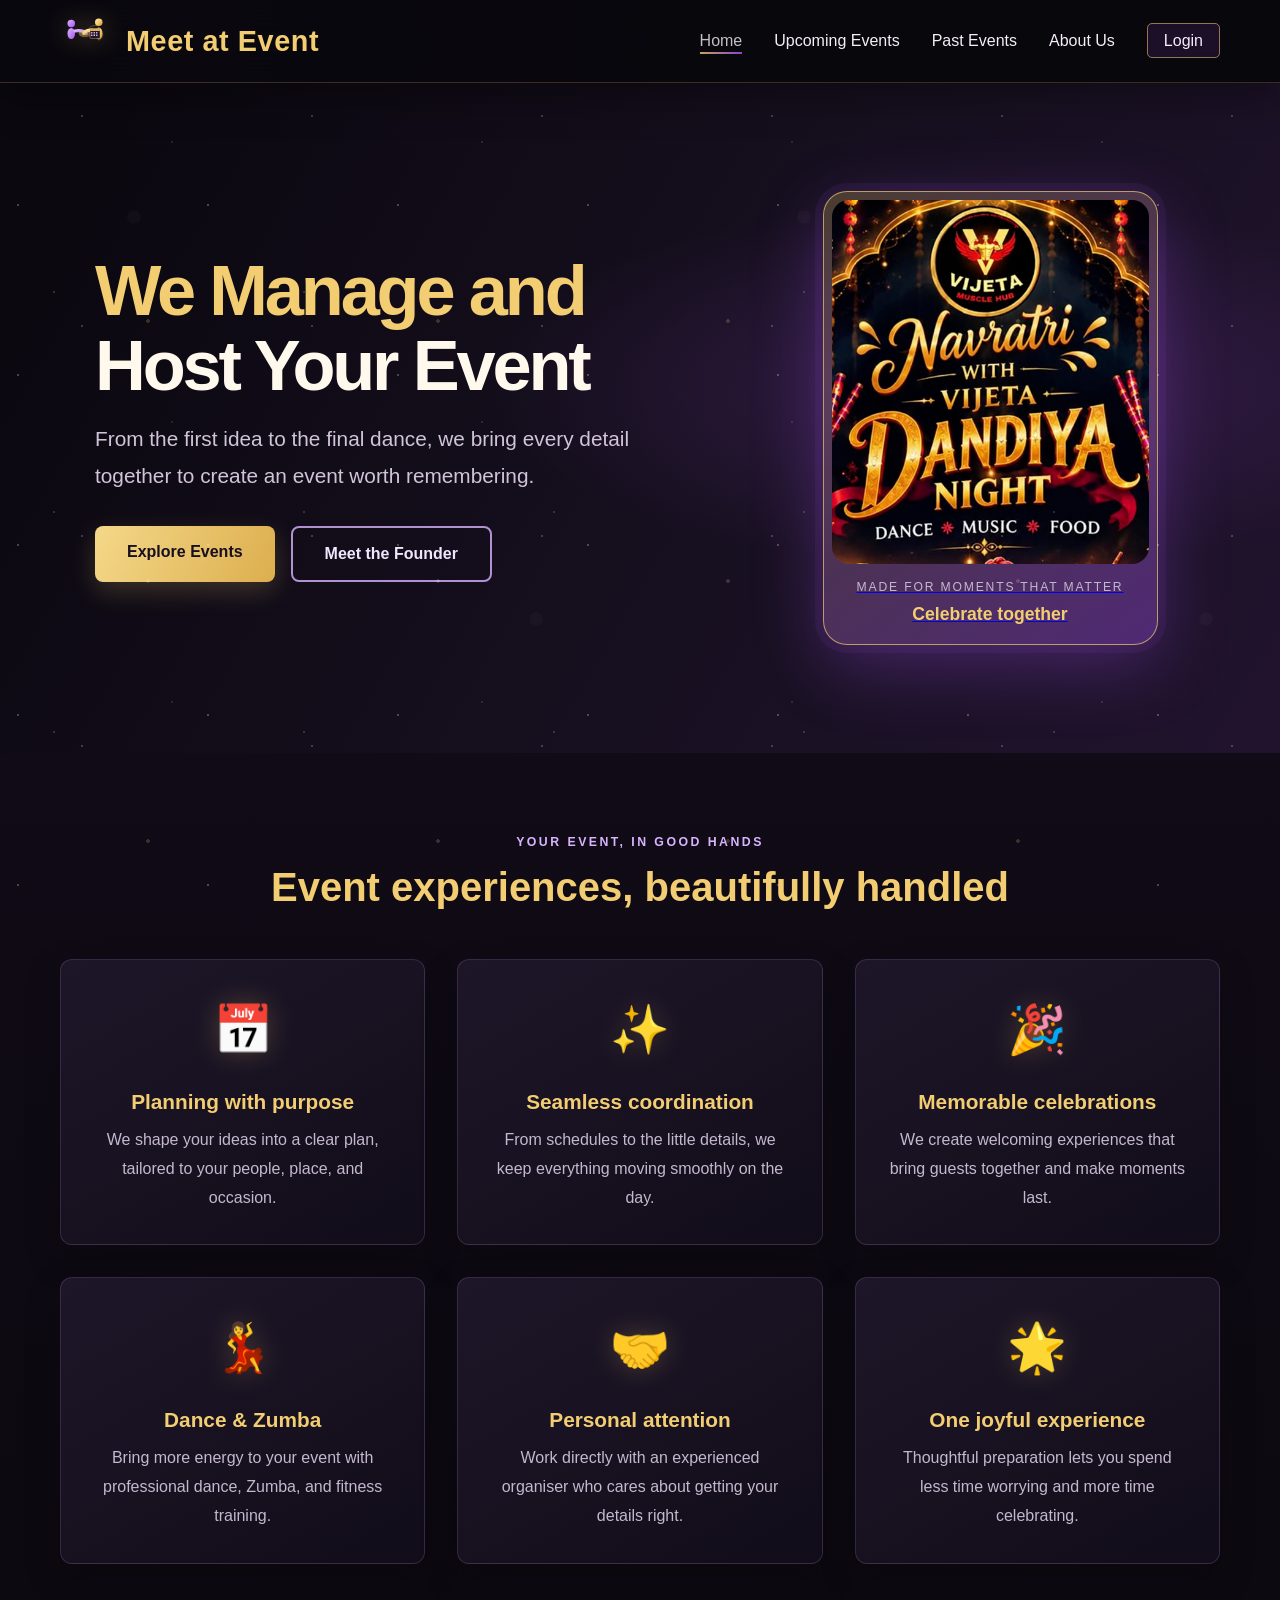
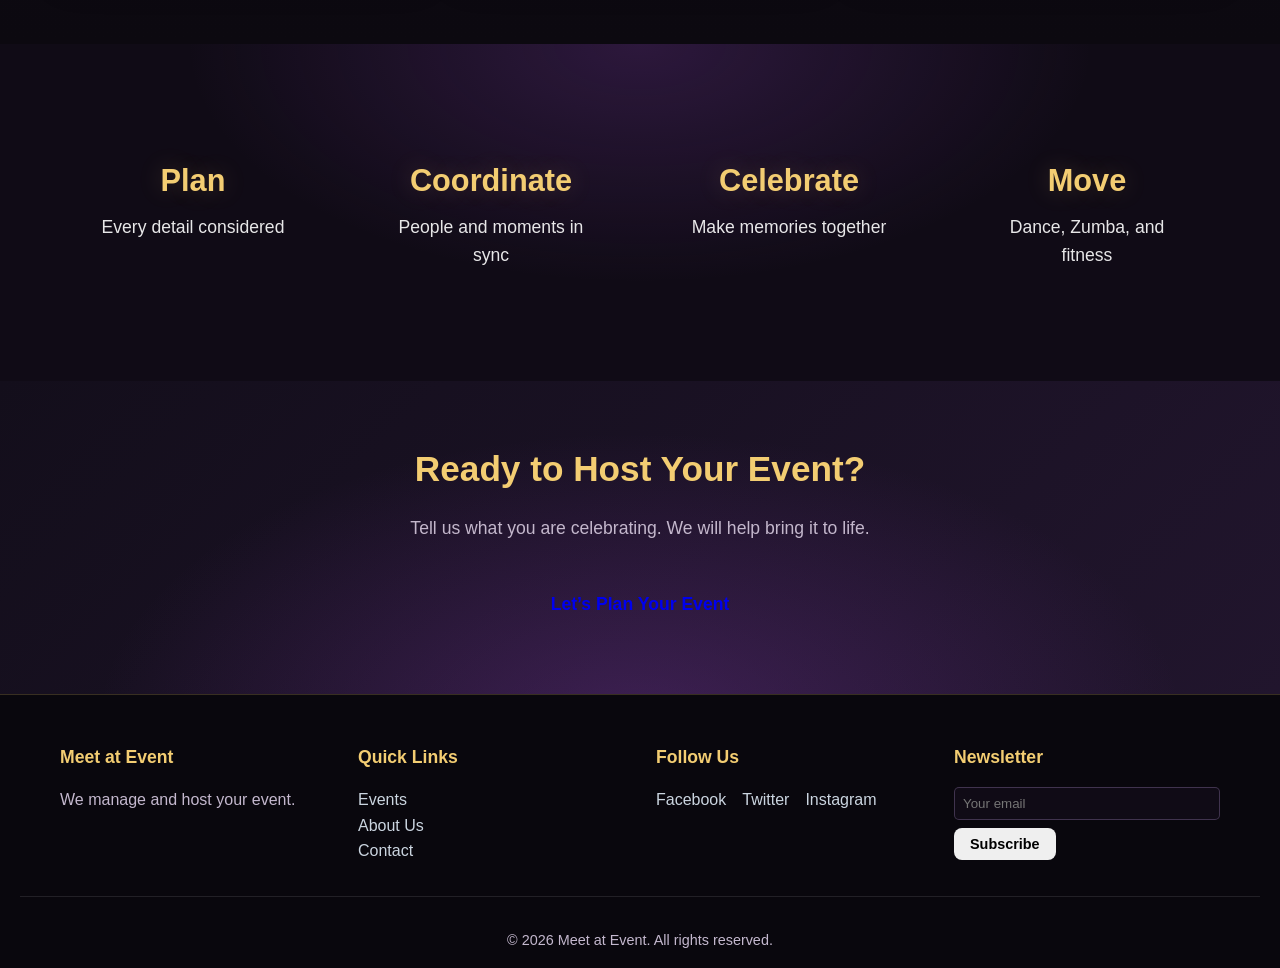
==== index.html @ 13ac1657 "start" ====
<!DOCTYPE html>
<html lang="en">
<head>
    <meta charset="UTF-8">
    <meta name="viewport" content="width=device-width, initial-scale=1.0">
    <meta name="description" content="Meet at Event manages and hosts memorable events, dance experiences, and celebrations with thoughtful planning and personal coordination.">
    <title>Meet at Event | We Manage and Host Your Event</title>
    <link rel="icon" type="image/svg+xml" href="images/favicon.svg">
    <link rel="stylesheet" href="css/styles.css">
    <link rel="stylesheet" href="css/responsive.css">
</head>
<body>
    <!-- Navigation Bar -->
    <nav class="navbar">
        <div class="container">
            <div class="nav-brand">
                <img src="images/logo.svg" alt="Meet at Event Logo" class="logo">
                <h1>Meet at Event</h1>
            </div>
            <ul class="nav-links">
                <li><a href="index.html" class="active">Home</a></li>
                <li><a href="pages/upcomingEvents.html">Upcoming Events</a></li>
                <li><a href="pages/pastEvents.html">Past Events</a></li>
                <li><a href="pages/aboutus.html">About Us</a></li>
                <li><a href="pages/login.html" class="btn-login">Login</a></li>
            </ul>
            <div class="hamburger">
                <span></span>
                <span></span>
                <span></span>
            </div>
        </div>
    </nav>

    <!-- Hero Section -->
    <section class="hero">
        <div class="hero-content">
            <h2 class="hero-title">We Manage and Host Your Event</h2>
            <p class="hero-subtitle">From the first idea to the final dance, we bring every detail together to create an event worth remembering.</p>
            <div class="hero-buttons">
                <a href="pages/upcomingEvents.html" class="btn btn-primary">Explore Events</a>
                <a href="pages/aboutus.html#founder" class="btn btn-secondary">Meet the Founder</a>
            </div>
        </div>
        <div class="hero-animation">
            <a class="hero-art" href="pages/upcomingEvents.html" aria-label="See our upcoming Dandiya night">
                <img src="images/Dandiya2026.png" alt="Navratri with Vijeta Dandiya Night event poster">
                <span class="hero-art-caption"><span>Made for moments that matter</span><strong>Celebrate together</strong></span>
            </a>
        </div>
    </section>

    <!-- Features Section -->
    <section id="features" class="features">
        <div class="container">
            <p class="section-eyebrow">YOUR EVENT, IN GOOD HANDS</p>
            <h2 class="section-title">Event experiences, beautifully handled</h2>
            <div class="features-grid">
                <div class="feature-card" style="animation-delay: 0.1s">
                    <div class="feature-icon">📅</div>
                    <h3>Planning with purpose</h3>
                    <p>We shape your ideas into a clear plan, tailored to your people, place, and occasion.</p>
                </div>
                <div class="feature-card" style="animation-delay: 0.2s">
                    <div class="feature-icon">✨</div>
                    <h3>Seamless coordination</h3>
                    <p>From schedules to the little details, we keep everything moving smoothly on the day.</p>
                </div>
                <div class="feature-card" style="animation-delay: 0.3s">
                    <div class="feature-icon">🎉</div>
                    <h3>Memorable celebrations</h3>
                    <p>We create welcoming experiences that bring guests together and make moments last.</p>
                </div>
                <div class="feature-card" style="animation-delay: 0.4s">
                    <div class="feature-icon">💃</div>
                    <h3>Dance &amp; Zumba</h3>
                    <p>Bring more energy to your event with professional dance, Zumba, and fitness training.</p>
                </div>
                <div class="feature-card" style="animation-delay: 0.5s">
                    <div class="feature-icon">🤝</div>
                    <h3>Personal attention</h3>
                    <p>Work directly with an experienced organiser who cares about getting your details right.</p>
                </div>
                <div class="feature-card" style="animation-delay: 0.6s">
                    <div class="feature-icon">🌟</div>
                    <h3>One joyful experience</h3>
                    <p>Thoughtful preparation lets you spend less time worrying and more time celebrating.</p>
                </div>
            </div>
        </div>
    </section>

    <!-- Stats Section -->
    <section class="stats">
        <div class="container">
            <div class="stat-box">
                <h3 class="stat-number">Plan</h3>
                <p>Every detail considered</p>
            </div>
            <div class="stat-box">
                <h3 class="stat-number">Coordinate</h3>
                <p>People and moments in sync</p>
            </div>
            <div class="stat-box">
                <h3 class="stat-number">Celebrate</h3>
                <p>Make memories together</p>
            </div>
            <div class="stat-box">
                <h3 class="stat-number">Move</h3>
                <p>Dance, Zumba, and fitness</p>
            </div>
        </div>
    </section>

    <!-- CTA Section -->
    <section class="cta">
        <div class="container">
            <h2>Ready to Host Your Event?</h2>
            <p>Tell us what you are celebrating. We will help bring it to life.</p>
            <a href="pages/aboutus.html#contact" class="btn btn-large">Let’s Plan Your Event</a>
        </div>
    </section>

    <!-- Footer -->
    <footer class="footer">
        <div class="container footer-content">
            <div class="footer-section">
                <h4>Meet at Event</h4>
                <p>We manage and host your event.</p>
            </div>
            <div class="footer-section">
                <h4>Quick Links</h4>
                <ul>
                    <li><a href="pages/upcomingEvents.html">Events</a></li>
                    <li><a href="pages/aboutus.html">About Us</a></li>
                    <li><a href="pages/aboutus.html#contact">Contact</a></li>
                </ul>
            </div>
            <div class="footer-section">
                <h4>Follow Us</h4>
                <div class="social-links">
                    <a href="#">Facebook</a>
                    <a href="#">Twitter</a>
                    <a href="#">Instagram</a>
                </div>
            </div>
            <div class="footer-section">
                <h4>Newsletter</h4>
                <input type="email" placeholder="Your email" class="email-input">
                <button class="btn btn-small">Subscribe</button>
            </div>
        </div>
        <div class="footer-bottom">
            <p>&copy; 2026 Meet at Event. All rights reserved.</p>
        </div>
    </footer>

    <script src="js/script.js"></script>
</body>
</html>
---- css/styles.css ----
/* Global Styles */
* {
    margin: 0;
    padding: 0;
    box-sizing: border-box;
}

:root {
    --primary-color: #d4af37;
    --secondary-color: #f4e4c1;
    --accent-color: #b8860b;
    --dark-bg: #0a0a0a;
    --dark-bg-secondary: #1a1a1a;
    --dark-card-bg: #2d2d2d;
    --light-bg: #1f1f1f;
    --text-dark: #e0e0e0;
    --text-light: #b0b0b0;
    --border-color: #3a3a3a;
    --shadow: 0 10px 30px rgba(0, 0, 0, 0.5);
    --shadow-lg: 0 20px 50px rgba(0, 0, 0, 0.7);
}

body {
    font-family: 'Segoe UI', Tahoma, Geneva, Verdana, sans-serif;
    line-height: 1.6;
    color: var(--text-dark);
    background-color: var(--dark-bg);
}

.container {
    max-width: 1200px;
    margin: 0 auto;
    padding: 0 20px;
}

/* Navigation Bar */
.navbar {
    background: linear-gradient(135deg, #1a1a1a, #2d2d2d);
    color: white;
    padding: 1rem 0;
    position: sticky;
    top: 0;
    z-index: 1000;
    box-shadow: var(--shadow);
    border-bottom: 1px solid var(--border-color);
}

.navbar .container {
    display: flex;
    justify-content: space-between;
    align-items: center;
}

.nav-brand {
    display: flex;
    align-items: center;
    gap: 0.5rem;
}

.nav-brand h1 {
    font-size: 1.8rem;
    font-weight: bold;
}

.logo {
    height: 50px;
    width: 50px;
    margin-right: 0.5rem;
    display: inline-block;
    animation: logoFloat 6s ease-in-out infinite;
}

.nav-links {
    display: flex;
    list-style: none;
    gap: 2rem;
    align-items: center;
}

.nav-links a {
    color: white;
    text-decoration: none;
    font-weight: 500;
    transition: all 0.3s ease;
    position: relative;
}

.nav-links a:hover,
.nav-links a.active {
    opacity: 0.8;
    transform: translateY(-2px);
}

.nav-links a::after {
    content: '';
    position: absolute;
    bottom: -5px;
    left: 0;
    width: 0;
    height: 2px;
    background: white;
    transition: width 0.3s ease;
}

.nav-links a:hover::after,
.nav-links a.active::after {
    width: 100%;
}

.btn-login {
    background: rgba(255, 255, 255, 0.2);
    padding: 0.5rem 1rem;
    border-radius: 5px;
    border: 1px solid white;
    transition: all 0.3s ease;
}

.btn-login:hover {
    background: white;
    color: var(--primary-color);
}

.hamburger {
    display: none;
    flex-direction: column;
    cursor: pointer;
}

.hamburger span {
    width: 25px;
    height: 3px;
    background: white;
    margin: 5px 0;
    transition: all 0.3s ease;
}

/* Hero Section */
.hero {
    background: linear-gradient(135deg, #1a1a1a, #2d2d2d);
    color: white;
    padding: 100px 20px;
    text-align: center;
    position: relative;
    overflow: hidden;
    display: flex;
    align-items: center;
    justify-content: center;
    gap: 50px;
    min-height: 600px;
}

.hero::before {
    content: '';
    position: absolute;
    top: 0;
    left: 0;
    right: 0;
    bottom: 0;
    background: url('data:image/svg+xml,<svg xmlns="http://www.w3.org/2000/svg" viewBox="0 0 100 100"><circle cx="20" cy="20" r="1" fill="white" opacity="0.1"/><circle cx="80" cy="80" r="1" fill="white" opacity="0.1"/></svg>');
    opacity: 0.1;
}

.hero-content {
    position: relative;
    z-index: 2;
    flex: 1;
}

.hero-title {
    font-size: 3.5rem;
    font-weight: bold;
    margin-bottom: 1rem;
    animation: slideInDown 0.8s ease;
}

.hero-subtitle {
    font-size: 1.3rem;
    margin-bottom: 2rem;
    opacity: 0.95;
    animation: slideInUp 0.8s ease 0.2s both;
}

.hero-buttons {
    display: flex;
    gap: 1rem;
    justify-content: center;
    animation: slideInUp 0.8s ease 0.4s both;
}

.hero-animation {
    flex: 1;
    position: relative;
    height: 400px;
    display: flex;
    align-items: center;
    justify-content: center;
}

.floating-card {
    position: absolute;
    background: rgba(255, 255, 255, 0.1);
    backdrop-filter: blur(10px);
    border: 1px solid rgba(255, 255, 255, 0.2);
    padding: 1.5rem;
    border-radius: 15px;
    color: white;
    font-weight: bold;
    font-size: 1.1rem;
    animation: float 6s ease-in-out infinite;
}

.card-1 {
    top: 20%;
    left: 10%;
    animation-delay: 0s;
}

.card-2 {
    top: 50%;
    right: 15%;
    animation-delay: 1s;
}

.card-3 {
    bottom: 20%;
    left: 50%;
    animation-delay: 2s;
}

/* Buttons */
.btn {
    display: inline-block;
    padding: 0.8rem 2rem;
    border-radius: 8px;
    text-decoration: none;
    font-weight: 600;
    transition: all 0.3s ease;
    border: none;
    cursor: pointer;
    font-size: 1rem;
}

.btn-primary {
    background: linear-gradient(135deg, var(--accent-color), #0891b2);
    color: white;
    box-shadow: 0 5px 15px rgba(20, 184, 166, 0.3);
}

.btn-primary:hover {
    transform: translateY(-3px);
    box-shadow: 0 10px 25px rgba(20, 184, 166, 0.4);
}

.btn-secondary {
    background: transparent;
    color: white;
    border: 2px solid white;
}

.btn-secondary:hover {
    background: white;
    color: var(--primary-color);
    transform: translateY(-3px);
}

.btn-large {
    padding: 1rem 3rem;
    font-size: 1.1rem;
}

.btn-small {
    padding: 0.5rem 1rem;
    font-size: 0.9rem;
}

/* Features Section */
.features {
    padding: 80px 20px;
    background: linear-gradient(180deg, var(--dark-bg), var(--dark-bg-secondary));
}

.section-title {
    text-align: center;
    font-size: 2.5rem;
    margin-bottom: 3rem;
    color: var(--primary-color);
}

.features-grid {
    display: grid;
    grid-template-columns: repeat(auto-fit, minmax(300px, 1fr));
    gap: 2rem;
}

.feature-card {
    background: var(--dark-card-bg);
    padding: 2rem;
    border-radius: 12px;
    text-align: center;
    box-shadow: var(--shadow);
    transition: all 0.3s ease;
    animation: fadeInUp 0.6s ease;
    border: 1px solid var(--border-color);
}

.feature-card:hover {
    transform: translateY(-10px);
    box-shadow: var(--shadow-lg);
}

.feature-icon {
    font-size: 3rem;
    margin-bottom: 1rem;
}

.feature-card h3 {
    font-size: 1.3rem;
    margin-bottom: 0.5rem;
    color: var(--primary-color);
}

.feature-card p {
    color: var(--text-light);
    line-height: 1.8;
}

/* Stats Section */
.stats {
    background: linear-gradient(135deg, #1a1a1a, #2d2d2d);
    color: white;
    padding: 80px 20px;
}

.stats .container {
    display: grid;
    grid-template-columns: repeat(auto-fit, minmax(200px, 1fr));
    gap: 2rem;
}

.stat-box {
    text-align: center;
    padding: 2rem;
}

.stat-number {
    font-size: 3rem;
    font-weight: bold;
    margin-bottom: 0.5rem;
    animation: countUp 2s ease-out;
}

.stat-box p {
    font-size: 1.1rem;
    opacity: 0.9;
}

/* CTA Section */
.cta {
    background: linear-gradient(135deg, #1a1a1a, #2d2d2d);
    color: white;
    padding: 60px 20px;
    text-align: center;
}

.cta h2 {
    font-size: 2.2rem;
    margin-bottom: 1rem;
}

.cta p {
    font-size: 1.1rem;
    margin-bottom: 2rem;
    opacity: 0.9;
}

/* Footer */
.footer {
    background: linear-gradient(135deg, #1a202c, #2d3748);
    color: #cbd5e0;
    padding: 3rem 20px 1rem;
}

.footer-content {
    display: grid;
    grid-template-columns: repeat(auto-fit, minmax(250px, 1fr));
    gap: 2rem;
    margin-bottom: 2rem;
}

.footer-section h4 {
    color: white;
    margin-bottom: 1rem;
    font-size: 1.1rem;
}

.footer-section ul {
    list-style: none;
}

.footer-section a {
    color: #cbd5e0;
    text-decoration: none;
    transition: color 0.3s ease;
}

.footer-section a:hover {
    color: var(--accent-color);
}

.social-links {
    display: flex;
    gap: 1rem;
}

.email-input {
    width: 100%;
    padding: 0.5rem;
    border: 1px solid var(--border-color);
    border-radius: 5px;
    margin-bottom: 0.5rem;
    background-color: #1a1a1a;
    color: var(--text-dark);
}

.footer-bottom {
    text-align: center;
    padding-top: 2rem;
    border-top: 1px solid rgba(255, 255, 255, 0.1);
    font-size: 0.9rem;
}

/* Animations */
@keyframes slideInDown {
    from {
        opacity: 0;
        transform: translateY(-30px);
    }
    to {
        opacity: 1;
        transform: translateY(0);
    }
}

@keyframes slideInUp {
    from {
        opacity: 0;
        transform: translateY(30px);
    }
    to {
        opacity: 1;
        transform: translateY(0);
    }
}

@keyframes fadeInUp {
    from {
        opacity: 0;
        transform: translateY(20px);
    }
    to {
        opacity: 1;
        transform: translateY(0);
    }
}

@keyframes float {
    0%, 100% {
        transform: translateY(0px);
    }
    50% {
        transform: translateY(-20px);
    }
}

@keyframes countUp {
    from {
        opacity: 0;
        transform: scale(0.8);
    }
    to {
        opacity: 1;
        transform: scale(1);
    }
}

@keyframes logoFloat {
    0%, 100% {
        transform: translateY(0px);
    }
    50% {
        transform: translateY(-5px);
    }
}

/* Page Specific Styles */
.event-card {
    background: var(--dark-card-bg);
    border-radius: 12px;
    overflow: hidden;
    box-shadow: var(--shadow);
    transition: all 0.3s ease;
    animation: fadeInUp 0.6s ease;
    border: 1px solid var(--border-color);
}

.event-card:hover {
    transform: translateY(-8px);
    box-shadow: var(--shadow-lg);
}

.event-image {
    width: 100%;
    height: 200px;
    background: linear-gradient(135deg, var(--primary-color), var(--secondary-color));
    display: flex;
    align-items: center;
    justify-content: center;
    font-size: 3rem;
    color: white;
}

.event-image-img {
    width: 100%;
    height: 200px;
    object-fit: cover;
    display: block;
}

.event-content {
    padding: 1.5rem;
}

.event-content h3 {
    color: var(--primary-color);
    margin-bottom: 0.5rem;
}

.event-date {
    color: var(--text-light);
    font-size: 0.9rem;
    margin-bottom: 1rem;
}

.event-description {
    color: var(--text-light);
    line-height: 1.6;
    margin-bottom: 1rem;
}

.btn-event {
    background: linear-gradient(135deg, var(--primary-color), var(--secondary-color));
    color: white;
    padding: 0.6rem 1.2rem;
    border-radius: 5px;
    text-decoration: none;
    font-size: 0.9rem;
    display: inline-block;
    transition: all 0.3s ease;
}

.btn-event:hover {
    transform: translateX(5px);
}

.filter-btn {
    transition: all 0.3s ease;
}

.filter-btn.active {
    background: var(--primary-color) !important;
    color: var(--dark-bg) !important;
}

/* Login Form */
.login-container {
    display: flex;
    align-items: center;
    justify-content: center;
    min-height: calc(100vh - 200px);
    padding: 2rem;
    background: var(--dark-bg);
}

.login-form {
    background: var(--dark-card-bg);
    padding: 3rem;
    border-radius: 12px;
    box-shadow: var(--shadow-lg);
    width: 100%;
    max-width: 400px;
    animation: slideInUp 0.6s ease;
    border: 1px solid var(--border-color);
}

.login-form h2 {
    text-align: center;
    color: var(--primary-color);
    margin-bottom: 2rem;
}

.form-group {
    margin-bottom: 1.5rem;
}

.form-group label {
    display: block;
    margin-bottom: 0.5rem;
    color: var(--text-dark);
    font-weight: 500;
}

.form-group input {
    width: 100%;
    padding: 0.8rem;
    border: 1px solid var(--border-color);
    border-radius: 5px;
    font-size: 1rem;
    transition: all 0.3s ease;
    background-color: #1a1a1a;
    color: var(--text-dark);
}

.form-group input:focus {
    outline: none;
    border-color: var(--primary-color);
    box-shadow: 0 0 0 3px rgba(212, 175, 55, 0.1);
}

.form-group textarea {
    width: 100%;
    padding: 0.8rem;
    border: 1px solid var(--border-color);
    border-radius: 5px;
    font-size: 1rem;
    min-height: 150px;
    resize: vertical;
    transition: all 0.3s ease;
    background-color: #1a1a1a;
    color: var(--text-dark);
}

.form-group textarea:focus {
    outline: none;
    border-color: var(--primary-color);
    box-shadow: 0 0 0 3px rgba(212, 175, 55, 0.1);
}

.checkbox-group {
    display: flex;
    align-items: center;
    gap: 0.5rem;
}

.checkbox-group input[type="checkbox"] {
    width: auto;
}

.login-form .btn {
    width: 100%;
    text-align: center;
}

.login-form p {
    text-align: center;
    color: var(--text-light);
    margin-top: 1rem;
}

.login-form a {
    color: var(--primary-color);
    text-decoration: none;
    font-weight: 600;
}

/* About Us Page */
.about-hero {
    background: linear-gradient(135deg, #1a1a1a, #2d2d2d);
    color: white;
    padding: 60px 20px;
    text-align: center;
}

.about-hero h2 {
    font-size: 2.5rem;
    margin-bottom: 1rem;
}

.about-content {
    padding: 60px 20px;
    max-width: 900px;
    margin: 0 auto;
    background: var(--dark-bg);
}

.about-section {
    margin-bottom: 3rem;
}

.about-section h3 {
    color: var(--primary-color);
    font-size: 1.8rem;
    margin-bottom: 1rem;
}

.about-section p {
    color: var(--text-light);
    line-height: 1.8;
    margin-bottom: 1rem;
}

.team-grid {
    display: grid;
    grid-template-columns: repeat(auto-fit, minmax(250px, 1fr));
    gap: 2rem;
    margin-top: 2rem;
}

.team-member {
    text-align: center;
    padding: 2rem;
    background: var(--dark-card-bg);
    border-radius: 12px;
    border: 1px solid var(--border-color);
}

.team-member-icon {
    font-size: 4rem;
    margin-bottom: 1rem;
}

.team-member h4 {
    color: var(--primary-color);
    margin-bottom: 0.5rem;
}

.team-member p {
    color: var(--text-light);
    font-size: 0.9rem;
}

/* Meet at Event visual theme */
:root {
    --primary-color: #f3cd72;
    --secondary-color: #d8b4fe;
    --accent-color: #a855f7;
    --dark-bg: #09070d;
    --dark-bg-secondary: #120d1a;
    --dark-card-bg: #191321;
    --light-bg: #21182c;
    --text-dark: #fffaf0;
    --text-light: #c4b8ce;
    --border-color: rgba(243, 205, 114, 0.2);
    --shadow: 0 16px 38px rgba(0, 0, 0, 0.32);
    --shadow-lg: 0 24px 55px rgba(0, 0, 0, 0.48);
}

html {
    scroll-behavior: smooth;
}

body {
    position: relative;
    min-height: 100vh;
    color: var(--text-dark);
    background:
        radial-gradient(ellipse at 15% 0%, rgba(104, 50, 150, 0.16), transparent 38rem),
        var(--dark-bg);
}

body::before,
body::after {
    position: fixed;
    inset: 0;
    z-index: 4;
    content: "";
    pointer-events: none;
    background-repeat: repeat;
    mix-blend-mode: screen;
}

body::before {
    opacity: 0.28;
    background-image:
        radial-gradient(1px 1px at 18px 35px, rgba(255, 231, 168, 0.95) 98%, transparent),
        radial-gradient(1px 1px at 82px 116px, rgba(216, 180, 254, 0.9) 98%, transparent),
        radial-gradient(2px 2px at 148px 61px, rgba(243, 205, 114, 0.7) 98%, transparent);
    background-size: 190px 170px, 230px 210px, 290px 260px;
    animation: sparkle-drift 28s linear infinite, sparkle-glow 4s ease-in-out infinite alternate;
}

body::after {
    opacity: 0.17;
    background-image:
        radial-gradient(1px 1px at 54px 72px, rgba(255, 255, 255, 0.9) 98%, transparent),
        radial-gradient(1px 1px at 172px 142px, rgba(243, 205, 114, 0.8) 98%, transparent);
    background-size: 250px 220px, 310px 280px;
    animation: sparkle-drift 38s linear infinite reverse;
}

.navbar {
    background: rgba(9, 7, 13, 0.88);
    border-bottom: 1px solid var(--border-color);
    backdrop-filter: blur(18px);
}

.nav-brand h1 {
    color: var(--primary-color);
    letter-spacing: 0.02em;
}

.logo {
    filter: drop-shadow(0 0 12px rgba(243, 205, 114, 0.35));
}

.nav-links a {
    color: #f5edf9;
}

.nav-links a::after {
    background: linear-gradient(90deg, var(--primary-color), var(--accent-color));
}

.btn-login {
    border-color: rgba(243, 205, 114, 0.55);
    background: rgba(168, 85, 247, 0.12);
}

.btn-login:hover {
    color: #160d20;
    background: var(--primary-color);
}

.hero {
    min-height: 650px;
    padding: 90px max(24px, calc((100vw - 1200px) / 2));
    text-align: left;
    background:
        radial-gradient(ellipse at 77% 45%, rgba(118, 57, 159, 0.29), transparent 31rem),
        linear-gradient(120deg, #0b0810 8%, #171020 58%, #21132e 100%);
}

.hero::before {
    opacity: 0.25;
}

.hero-content {
    flex: 1 1 600px;
    max-width: 650px;
}

.hero-title {
    max-width: 680px;
    font-size: clamp(3rem, 5.5vw, 5rem);
    line-height: 1.06;
    letter-spacing: -0.045em;
    color: #fff9ed;
    text-wrap: balance;
}

.hero-title::first-line {
    color: var(--primary-color);
}

.hero-subtitle {
    max-width: 560px;
    color: #d1c4d9;
    line-height: 1.8;
}

.hero-buttons {
    justify-content: flex-start;
}

.hero-animation {
    flex: 0 1 390px;
    height: auto;
    min-width: 280px;
    padding: 18px;
}

.hero-art {
    display: block;
    width: min(100%, 335px);
    margin: 0 auto;
    padding: 8px;
    overflow: hidden;
    border: 1px solid rgba(243, 205, 114, 0.68);
    border-radius: 24px;
    background: linear-gradient(145deg, rgba(243, 205, 114, 0.24), rgba(168, 85, 247, 0.36));
    box-shadow: 0 0 0 8px rgba(168, 85, 247, 0.07), 0 20px 70px rgba(168, 85, 247, 0.3);
    transition: transform 250ms ease, box-shadow 250ms ease;
}

.hero-art:hover {
    transform: translateY(-6px) rotate(1deg);
    box-shadow: 0 0 0 10px rgba(168, 85, 247, 0.1), 0 26px 80px rgba(168, 85, 247, 0.4);
}

.hero-art img {
    display: block;
    width: 100%;
    max-height: 430px;
    object-fit: cover;
    border-radius: 17px;
}

.hero-art-caption {
    display: grid;
    gap: 2px;
    padding: 14px 10px 8px;
    text-align: center;
}

.hero-art-caption span {
    color: var(--text-light);
    font-size: 0.76rem;
    letter-spacing: 0.15em;
    text-transform: uppercase;
}

.hero-art-caption strong {
    color: var(--primary-color);
    font-size: 1.1rem;
}

.btn-primary,
.btn-event {
    color: #170e1e;
    background: linear-gradient(115deg, #f4d889, #dcae4e);
    box-shadow: 0 9px 26px rgba(243, 205, 114, 0.2);
}

.btn-primary:hover,
.btn-event:hover {
    color: #130c18;
    box-shadow: 0 12px 32px rgba(243, 205, 114, 0.35);
}

.btn-secondary {
    border-color: rgba(216, 180, 254, 0.8);
    color: #f2e6ff;
}

.btn-secondary:hover {
    border-color: var(--secondary-color);
    color: #160d20;
    background: var(--secondary-color);
}

.features {
    position: relative;
    background: linear-gradient(180deg, #100b16, #0c0910);
}

.section-eyebrow {
    margin-bottom: 0.65rem;
    color: var(--secondary-color);
    font-size: 0.77rem;
    font-weight: 700;
    letter-spacing: 0.2em;
    text-align: center;
}

.section-title {
    max-width: 760px;
    margin: 0 auto 3rem;
    color: var(--primary-color);
    line-height: 1.2;
    text-wrap: balance;
}

.feature-card,
.event-card,
.team-member,
.login-form {
    border-color: rgba(216, 180, 254, 0.16);
    background: linear-gradient(150deg, rgba(31, 23, 42, 0.96), rgba(18, 13, 26, 0.96));
    box-shadow: 0 14px 36px rgba(0, 0, 0, 0.22);
}

.feature-card:hover,
.event-card:hover,
.team-member:hover {
    border-color: rgba(243, 205, 114, 0.48);
    box-shadow: 0 20px 48px rgba(107, 52, 147, 0.22);
}

.feature-icon,
.team-member-icon {
    filter: drop-shadow(0 0 14px rgba(243, 205, 114, 0.24));
}

.feature-card h3,
.event-content h3,
.team-member h4 {
    color: var(--primary-color);
}

.stats {
    background:
        radial-gradient(ellipse at 50% 0%, rgba(118, 57, 159, 0.28), transparent 50%),
        #100b16;
}

.stat-number {
    color: var(--primary-color);
    font-size: clamp(1.5rem, 2.4vw, 2.2rem);
    text-shadow: 0 0 24px rgba(243, 205, 114, 0.22);
}

.cta,
.about-hero {
    background:
        radial-gradient(ellipse at 50% 110%, rgba(128, 58, 170, 0.34), transparent 60%),
        linear-gradient(135deg, #130e1b, #21152d);
}

.cta h2,
.about-hero h2 {
    color: var(--primary-color);
}

.cta p,
.about-hero p {
    color: #d5c9dd;
}

.footer {
    border-top: 1px solid var(--border-color);
    background: #09070d;
    color: var(--text-light);
}

.footer-section h4 {
    color: var(--primary-color);
}

.footer-section a:hover,
.login-form a,
.contact-section a:not(.btn) {
    color: var(--secondary-color);
}

.email-input,
.form-group input,
.form-group textarea {
    border-color: rgba(216, 180, 254, 0.24);
    background: #100b16;
}

.filter-btn {
    border-color: var(--primary-color) !important;
    color: var(--primary-color) !important;
}

.filter-btn.active {
    border-color: var(--primary-color) !important;
    background: var(--primary-color) !important;
    color: #160d20 !important;
}

.about-hero {
    padding: 86px 20px;
}

.about-hero h2 {
    font-size: clamp(2.3rem, 5vw, 3.5rem);
}

.about-content {
    max-width: 1000px;
    padding: 70px 28px;
    background: transparent;
}

.about-section {
    margin-bottom: 2.5rem;
}

.about-section h3 {
    color: var(--primary-color);
}

.about-section .section-eyebrow {
    text-align: left;
}

.founder-section {
    display: flex;
    align-items: center;
    gap: 2rem;
    padding: 2rem;
    border: 1px solid rgba(243, 205, 114, 0.3);
    border-radius: 20px;
    background: linear-gradient(125deg, rgba(168, 85, 247, 0.13), rgba(243, 205, 114, 0.06));
}

.founder-photo {
    display: block;
    flex: 0 0 260px;
    width: 260px;
    height: 350px;
    object-fit: contain;
    object-position: center bottom;
    border: 1px solid rgba(243, 205, 114, 0.72);
    border-radius: 24px;
    background:
        radial-gradient(ellipse at 50% 35%, rgba(168, 85, 247, 0.22), transparent 68%),
        linear-gradient(155deg, #21152d, #100b16 72%);
    box-shadow: 0 0 0 6px rgba(243, 205, 114, 0.06), 0 20px 46px rgba(0, 0, 0, 0.38);
    transition: transform 250ms ease, box-shadow 250ms ease;
}

.founder-photo:hover {
    transform: translateY(-4px);
    box-shadow: 0 0 0 7px rgba(243, 205, 114, 0.1), 0 25px 52px rgba(93, 47, 128, 0.34);
}

.founder-copy h3 {
    margin-bottom: 0.7rem;
}

.founder-copy .section-eyebrow {
    margin-bottom: 0.35rem;
}

.founder-copy p:last-child {
    margin-bottom: 0;
}

.service-list {
    display: grid;
    gap: 0.8rem;
    margin: 1.3rem 0 0 1.2rem;
    color: var(--text-light);
    line-height: 1.7;
}

.service-list strong {
    color: #f2e6ff;
}

.service-grid {
    grid-template-columns: repeat(auto-fit, minmax(220px, 1fr));
}

.contact-section {
    padding: 2rem;
    border: 1px solid rgba(216, 180, 254, 0.2);
    border-radius: 18px;
    background: rgba(25, 19, 33, 0.78);
}

.contact-section .btn {
    color: #170e1e;
}

.scroll-top-btn {
    border: 1px solid rgba(243, 205, 114, 0.6) !important;
    background: linear-gradient(135deg, #f3cd72, #a855f7) !important;
    color: #140d1b !important;
}

@keyframes sparkle-drift {
    from {
        background-position: 0 0, 0 0, 0 0;
    }
    to {
        background-position: 190px 170px, -230px 210px, 290px -260px;
    }
}

@keyframes sparkle-glow {
    from {
        opacity: 0.17;
    }
    to {
        opacity: 0.34;
    }
}

@media (max-width: 768px) {
    .hero {
        padding: 68px 24px;
        text-align: center;
    }

    .hero-title {
        font-size: clamp(2.35rem, 9vw, 3.4rem);
    }

    .hero-subtitle {
        margin-right: auto;
        margin-left: auto;
    }

    .hero-buttons {
        justify-content: center;
    }

    .hero-animation {
        width: 100%;
        min-width: 0;
        margin-top: 0.5rem;
        padding: 8px;
    }

    .hero-art {
        width: min(78vw, 300px);
    }

    .founder-section {
        flex-direction: column;
        align-items: flex-start;
        gap: 1.2rem;
        padding: 1.5rem;
    }

    .founder-photo {
        flex: none;
        width: min(100%, 280px);
        height: 360px;
        align-self: center;
    }

    .about-section .section-eyebrow {
        text-align: left;
    }
}

@media (prefers-reduced-motion: reduce) {
    body::before,
    body::after {
        animation: none;
    }

    .hero-art,
    .founder-photo,
    .btn,
    .feature-card,
    .event-card,
    .team-member {
        transition: none;
    }
}
---- css/responsive.css ----
/* Mobile Navigation */
@media (max-width: 768px) {
    .hamburger {
        display: flex;
    }

    .nav-brand {
        gap: 0.3rem;
    }

    .nav-brand h1 {
        font-size: 1.2rem;
    }

    .logo {
        height: 40px;
        width: 40px;
    }

    .nav-links {
        position: fixed;
        left: 0;
        top: 60px;
        flex-direction: column;
        background: linear-gradient(135deg, #21152d, #100b16);
        width: 100%;
        text-align: center;
        transform: translateX(-100%);
        gap: 0;
        transition: transform 0.3s ease;
        max-height: calc(100vh - 60px);
        overflow-y: auto;
    }

    .nav-links.active {
        transform: translateX(0);
    }

    .nav-links li {
        padding: 1rem;
        border-bottom: 1px solid rgba(255, 255, 255, 0.1);
    }

    .hamburger.active span:nth-child(1) {
        transform: rotate(45deg) translateY(10px);
    }

    .hamburger.active span:nth-child(2) {
        opacity: 0;
    }

    .hamburger.active span:nth-child(3) {
        transform: rotate(-45deg) translateY(-10px);
    }

    /* Hero Section */
    .hero {
        padding: 60px 20px;
        flex-direction: column;
        text-align: center;
        min-height: auto;
    }

    .hero-title {
        font-size: 2rem;
    }

    .hero-subtitle {
        font-size: 1rem;
    }

    .hero-buttons {
        flex-direction: column;
        gap: 0.8rem;
    }

    .btn {
        width: 100%;
    }

    .hero-animation {
        height: 250px;
        margin-top: 2rem;
    }

    .floating-card {
        padding: 1rem;
        font-size: 0.9rem;
    }

    /* Features Section */
    .features-grid {
        grid-template-columns: 1fr;
        gap: 1rem;
    }

    .section-title {
        font-size: 1.8rem;
    }

    /* Stats Section */
    .stats .container {
        grid-template-columns: repeat(2, 1fr);
    }

    .stat-number {
        font-size: 2rem;
    }

    /* CTA Section */
    .cta h2 {
        font-size: 1.5rem;
    }

    /* Footer */
    .footer-content {
        grid-template-columns: 1fr;
    }

    .email-input {
        max-width: 100%;
    }

    /* Event Cards */
    .events-grid {
        grid-template-columns: 1fr;
    }

    /* Login Form */
    .login-form {
        padding: 2rem;
    }

    /* About Page */
    .about-hero h2 {
        font-size: 1.8rem;
    }

    .team-grid {
        grid-template-columns: 1fr;
    }
}

/* Tablet */
@media (max-width: 1024px) and (min-width: 769px) {
    .nav-links {
        gap: 1rem;
    }

    .hero-title {
        font-size: 2.5rem;
    }

    .features-grid {
        grid-template-columns: repeat(2, 1fr);
    }

    .team-grid {
        grid-template-columns: repeat(2, 1fr);
    }
}

/* Extra Small Screens */
@media (max-width: 480px) {
    .nav-brand h1 {
        font-size: 1.3rem;
    }

    .logo {
        height: 35px;
        width: 35px;
        margin-right: 0.3rem;
    }

    .hero-title {
        font-size: 1.5rem;
    }

    .hero-subtitle {
        font-size: 0.9rem;
    }

    .section-title {
        font-size: 1.5rem;
    }

    .feature-card h3 {
        font-size: 1.1rem;
    }

    .feature-card p {
        font-size: 0.9rem;
    }

    .stat-box {
        padding: 1rem;
    }

    .stat-number {
        font-size: 1.5rem;
    }

    .event-card {
        margin-bottom: 1rem;
    }

    .login-form {
        padding: 1.5rem;
    }

    .btn-primary,
    .btn-secondary {
        padding: 0.6rem 1.2rem;
        font-size: 0.9rem;
    }

    .about-hero h2 {
        font-size: 1.5rem;
    }

    .about-section h3 {
        font-size: 1.3rem;
    }
}

/* Print Styles */
@media print {
    .navbar,
    .footer,
    .cta {
        display: none;
    }

    .features-grid,
    .stats .container {
        grid-template-columns: 1fr;
    }
}

/* High Resolution Displays */
@media (min-width: 1400px) {
    .container {
        max-width: 1400px;
    }

    .hero-title {
        font-size: 4rem;
    }

    .features-grid {
        gap: 2.5rem;
    }
}

/* Touch Device Optimization */
@media (hover: none) and (pointer: coarse) {
    .btn {
        padding: 1rem 2rem;
    }

    .feature-card {
        cursor: pointer;
    }

    .nav-links a {
        padding: 0.5rem;
    }
}

/* Dark Mode Support - Now Default */
body {
    background-color: #0a0a0a;
    color: #e0e0e0;
}

/* Reduced Motion Support */
@media (prefers-reduced-motion: reduce) {
    * {
        animation-duration: 0.01ms !important;
        animation-iteration-count: 1 !important;
        transition-duration: 0.01ms !important;
    }
}

@media (max-width: 768px) {
    .nav-links {
        background: rgba(17, 11, 25, 0.98);
        border-top: 1px solid rgba(243, 205, 114, 0.2);
    }

    .nav-links li {
        border-bottom-color: rgba(216, 180, 254, 0.12);
    }

    .hero-animation {
        height: auto;
    }
}
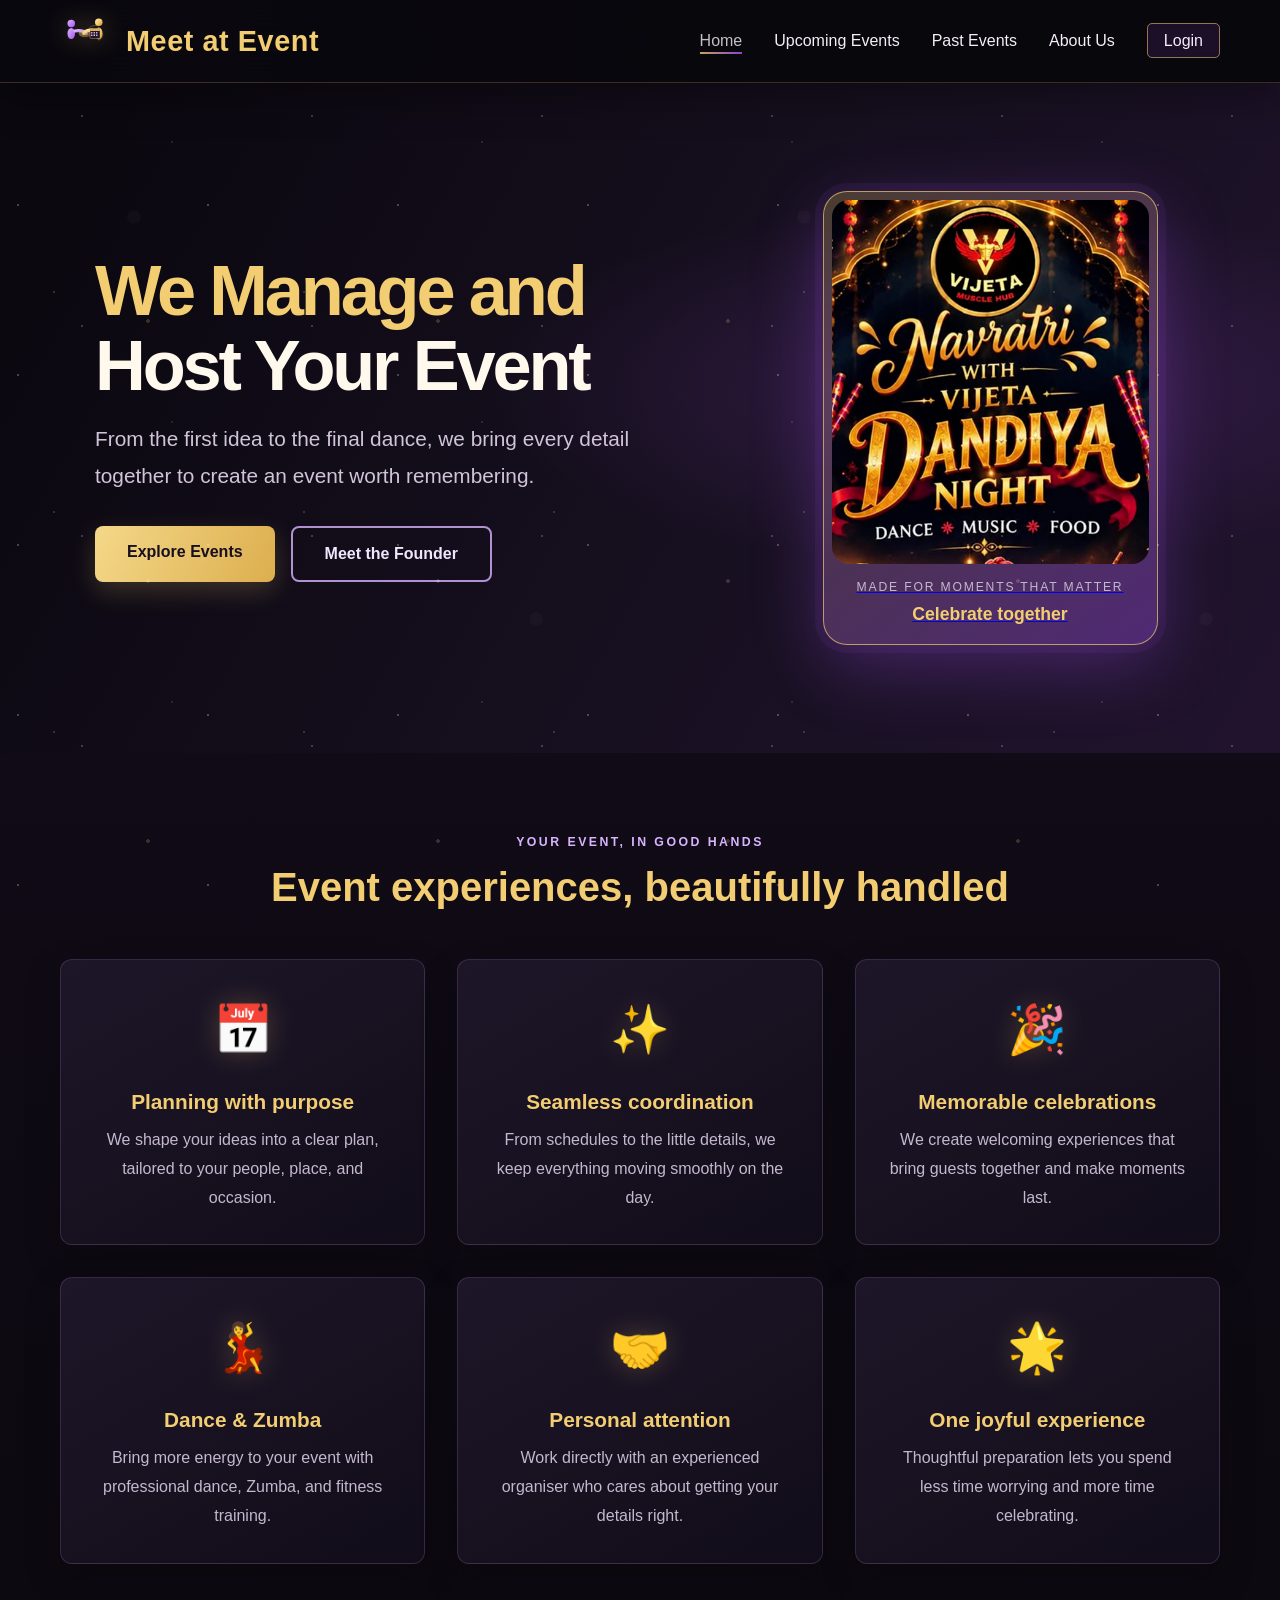
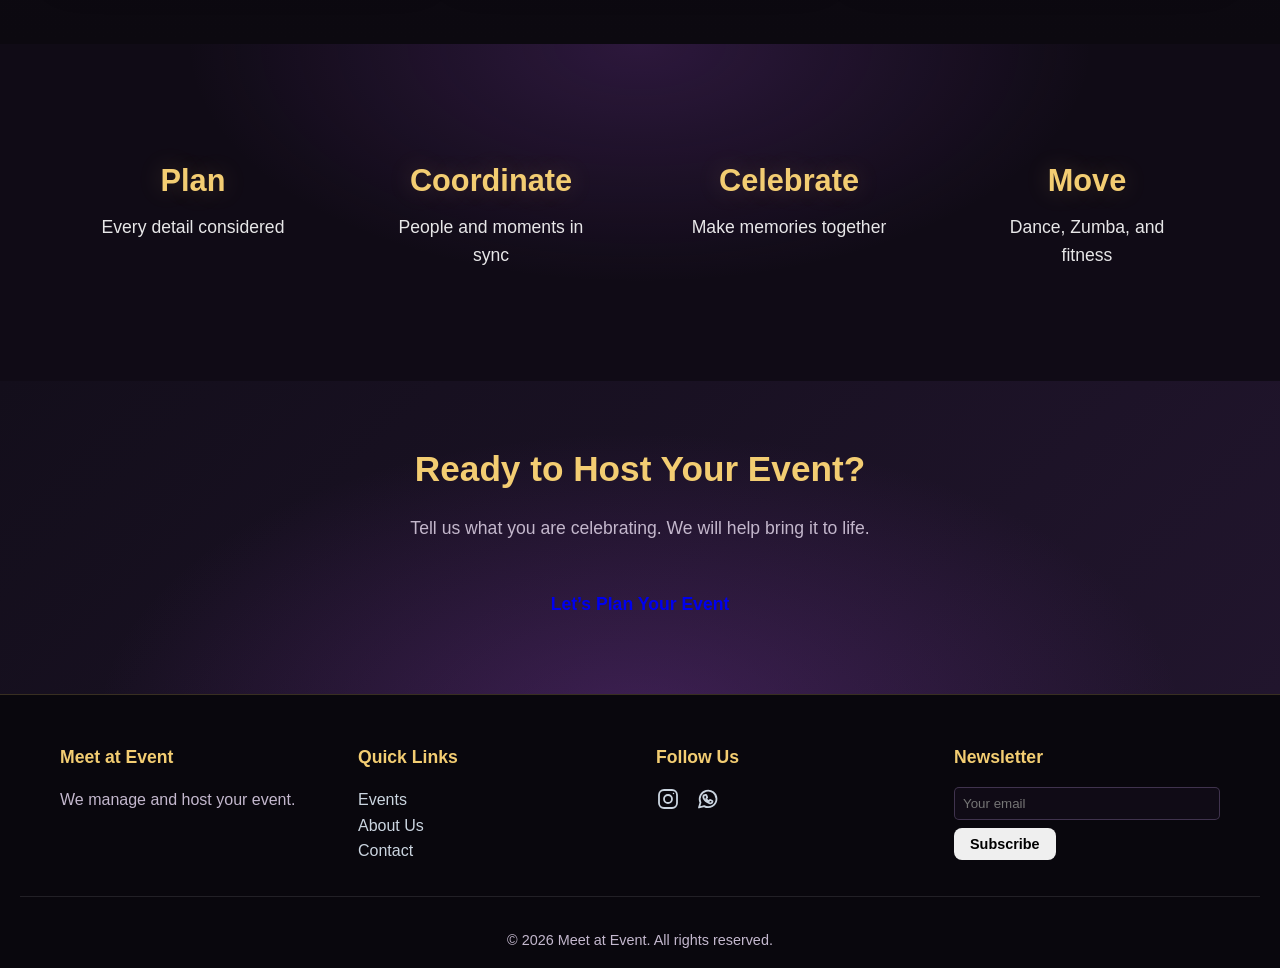
==== commit 5010739f: "new changes" ====
--- a/index.html
+++ b/index.html
@@ -139,9 +139,12 @@
             <div class="footer-section">
                 <h4>Follow Us</h4>
                 <div class="social-links">
-                    <a href="#">Facebook</a>
-                    <a href="#">Twitter</a>
-                    <a href="#">Instagram</a>
+                    <a class="footer-social-link" href="https://www.instagram.com/meetatevent/" target="_blank" rel="noopener noreferrer" aria-label="Follow Meet at Event on Instagram" title="Instagram">
+                        <svg viewBox="0 0 24 24" aria-hidden="true"><rect x="3" y="3" width="18" height="18" rx="5"></rect><circle cx="12" cy="12" r="4"></circle><circle cx="17.5" cy="6.5" r="0.75" fill="currentColor" stroke="none"></circle></svg>
+                    </a>
+                    <a class="footer-social-link" href="https://wa.me/919185001220" target="_blank" rel="noopener noreferrer" aria-label="Contact Meet at Event on WhatsApp" title="WhatsApp">
+                        <svg viewBox="0 0 24 24" aria-hidden="true"><path d="M20.5 11.7a8.4 8.4 0 0 1-12.4 7.4L3 20.5l1.5-4.9a8.4 8.4 0 1 1 16-3.9Z"></path><path d="M8.6 8.3c.2-.5.4-.5.7-.5h.5c.2 0 .4 0 .5.4l.8 1.8c.1.3.1.5-.1.7l-.6.7c-.2.2-.2.4-.1.6.5.9 1.2 1.6 2.1 2.1.2.1.4.1.6-.1l.7-.8c.2-.2.4-.3.7-.2l1.7.8c.3.1.4.3.4.5 0 .3-.2 1.2-.8 1.6-.5.4-1.1.6-1.8.4-.7-.2-1.6-.5-2.7-1.2a10 10 0 0 1-2.7-2.4c-.7-.9-1.1-1.8-1.2-2.5-.1-.7.2-1.4.5-1.9Z"></path></svg>
+                    </a>
                 </div>
             </div>
             <div class="footer-section">
--- a/css/styles.css
+++ b/css/styles.css
@@ -409,7 +409,24 @@
 
 .social-links {
     display: flex;
+    align-items: center;
     gap: 1rem;
+}
+
+.footer-social-link {
+    display: inline-flex;
+    align-items: center;
+    justify-content: center;
+}
+
+.footer-social-link svg {
+    width: 1.5rem;
+    height: 1.5rem;
+    fill: none;
+    stroke: currentColor;
+    stroke-width: 1.8;
+    stroke-linecap: round;
+    stroke-linejoin: round;
 }
 
 .email-input {
@@ -526,6 +543,12 @@
     display: block;
 }
 
+.event-poster {
+    height: 320px;
+    object-fit: contain;
+    background: #14111a;
+}
+
 .event-content {
     padding: 1.5rem;
 }
@@ -552,10 +575,22 @@
     color: white;
     padding: 0.6rem 1.2rem;
     border-radius: 5px;
+    border: 0;
     text-decoration: none;
     font-size: 0.9rem;
+    font-family: inherit;
     display: inline-block;
     transition: all 0.3s ease;
+}
+
+.btn-event:disabled {
+    cursor: not-allowed;
+    opacity: 0.65;
+}
+
+.btn-event:disabled:hover {
+    transform: none;
+    box-shadow: none;
 }
 
 .btn-event:hover {
